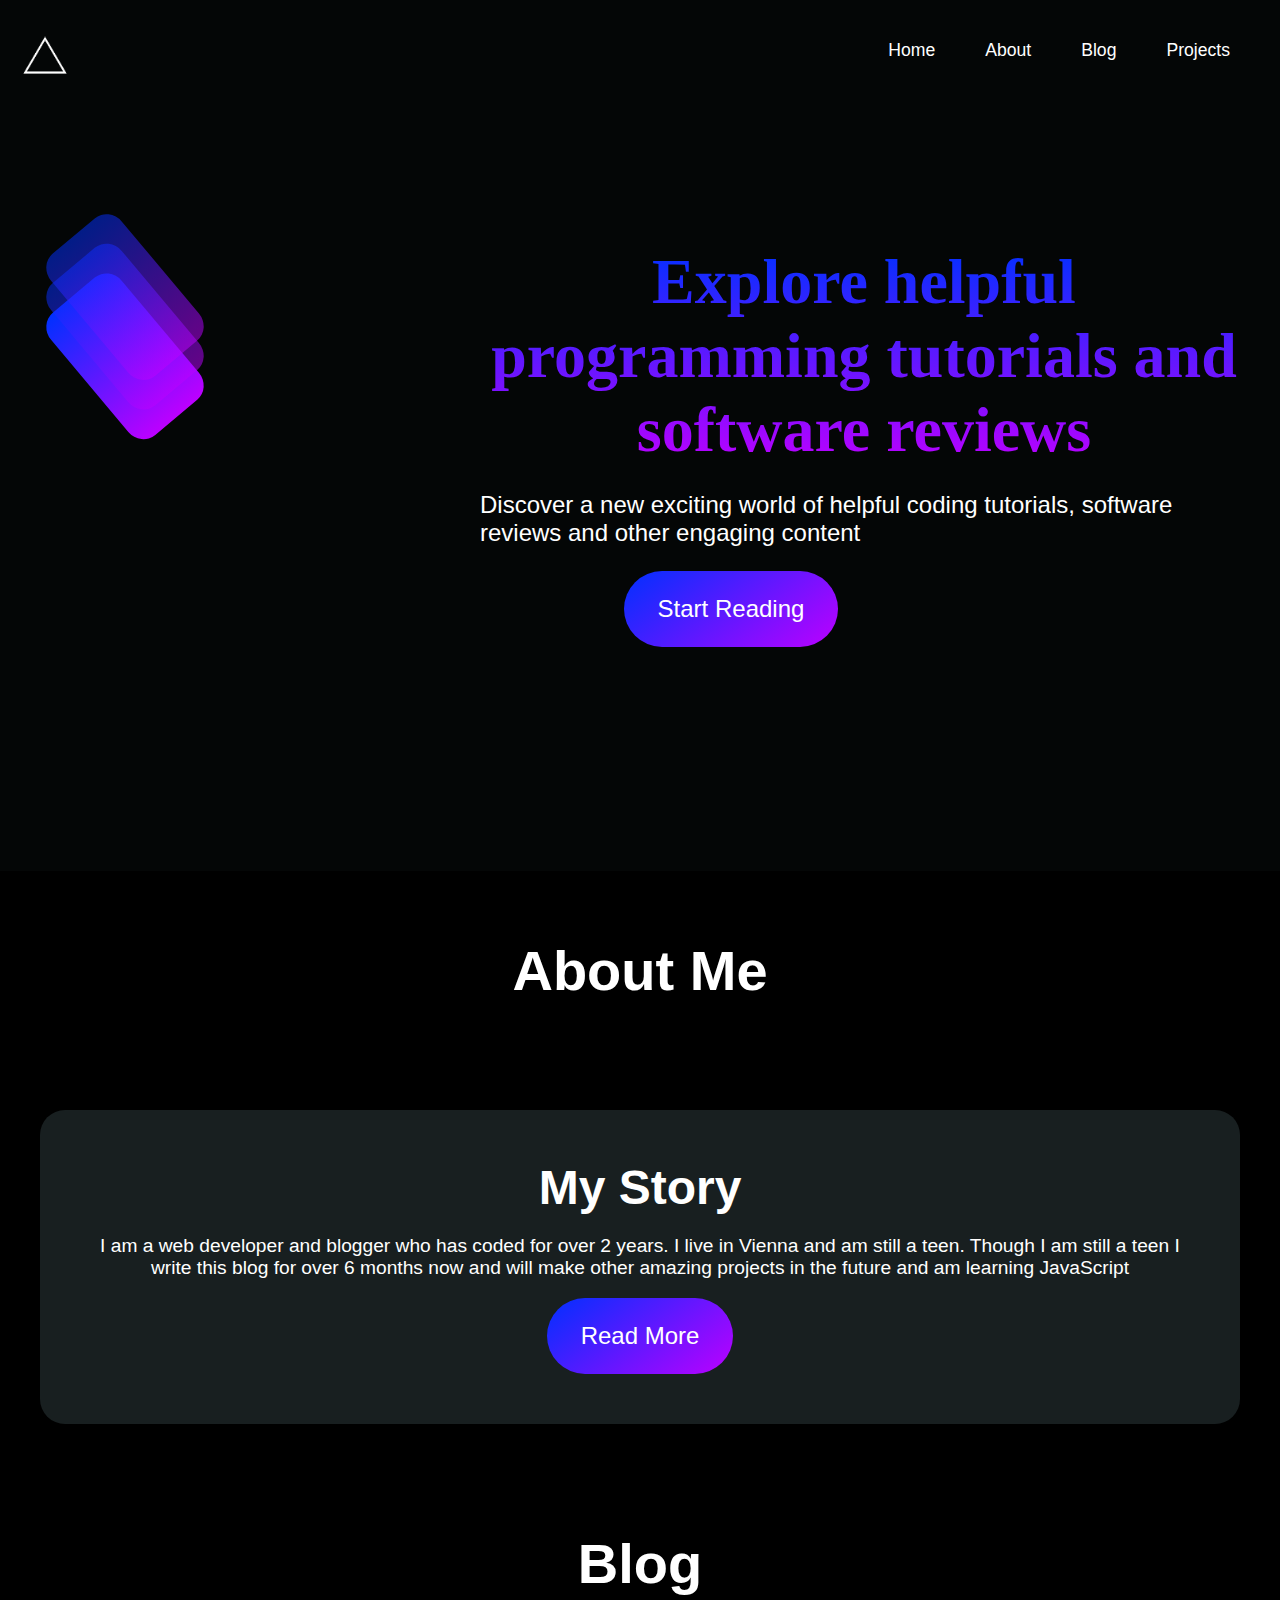
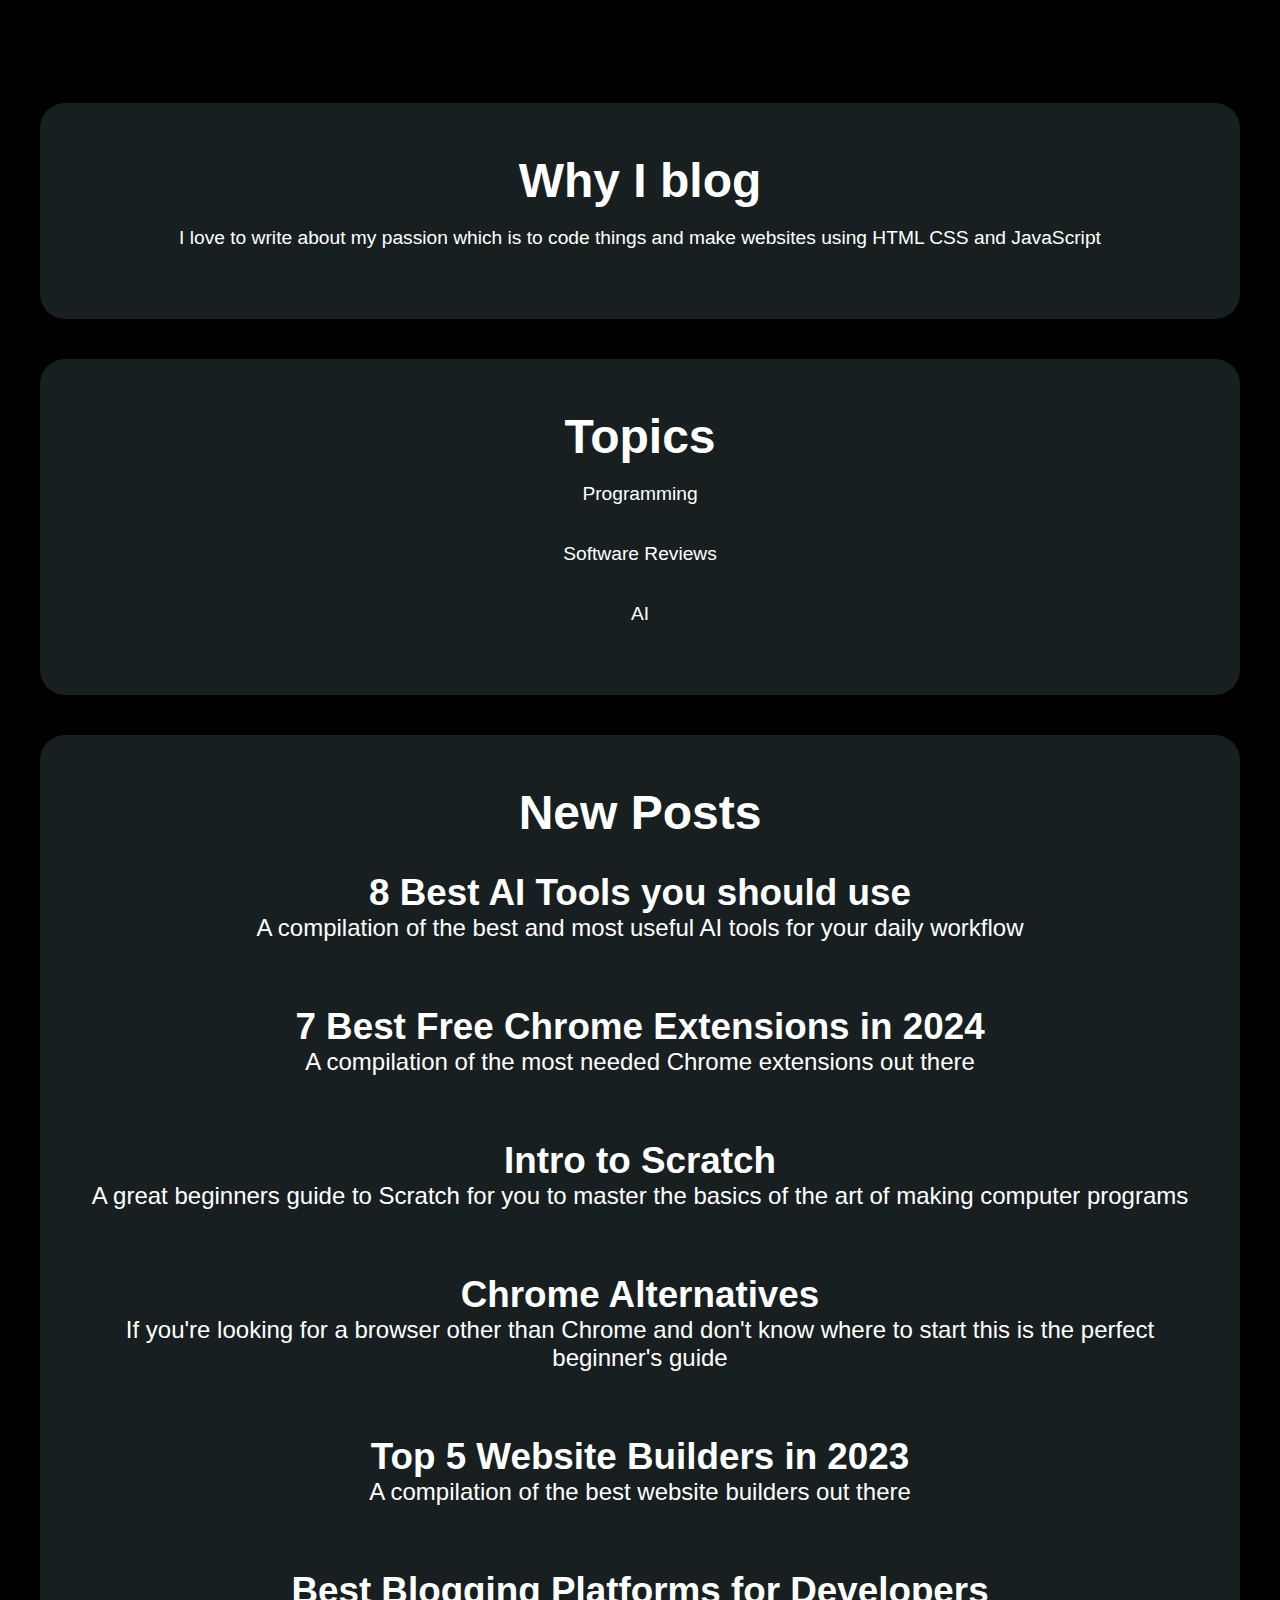
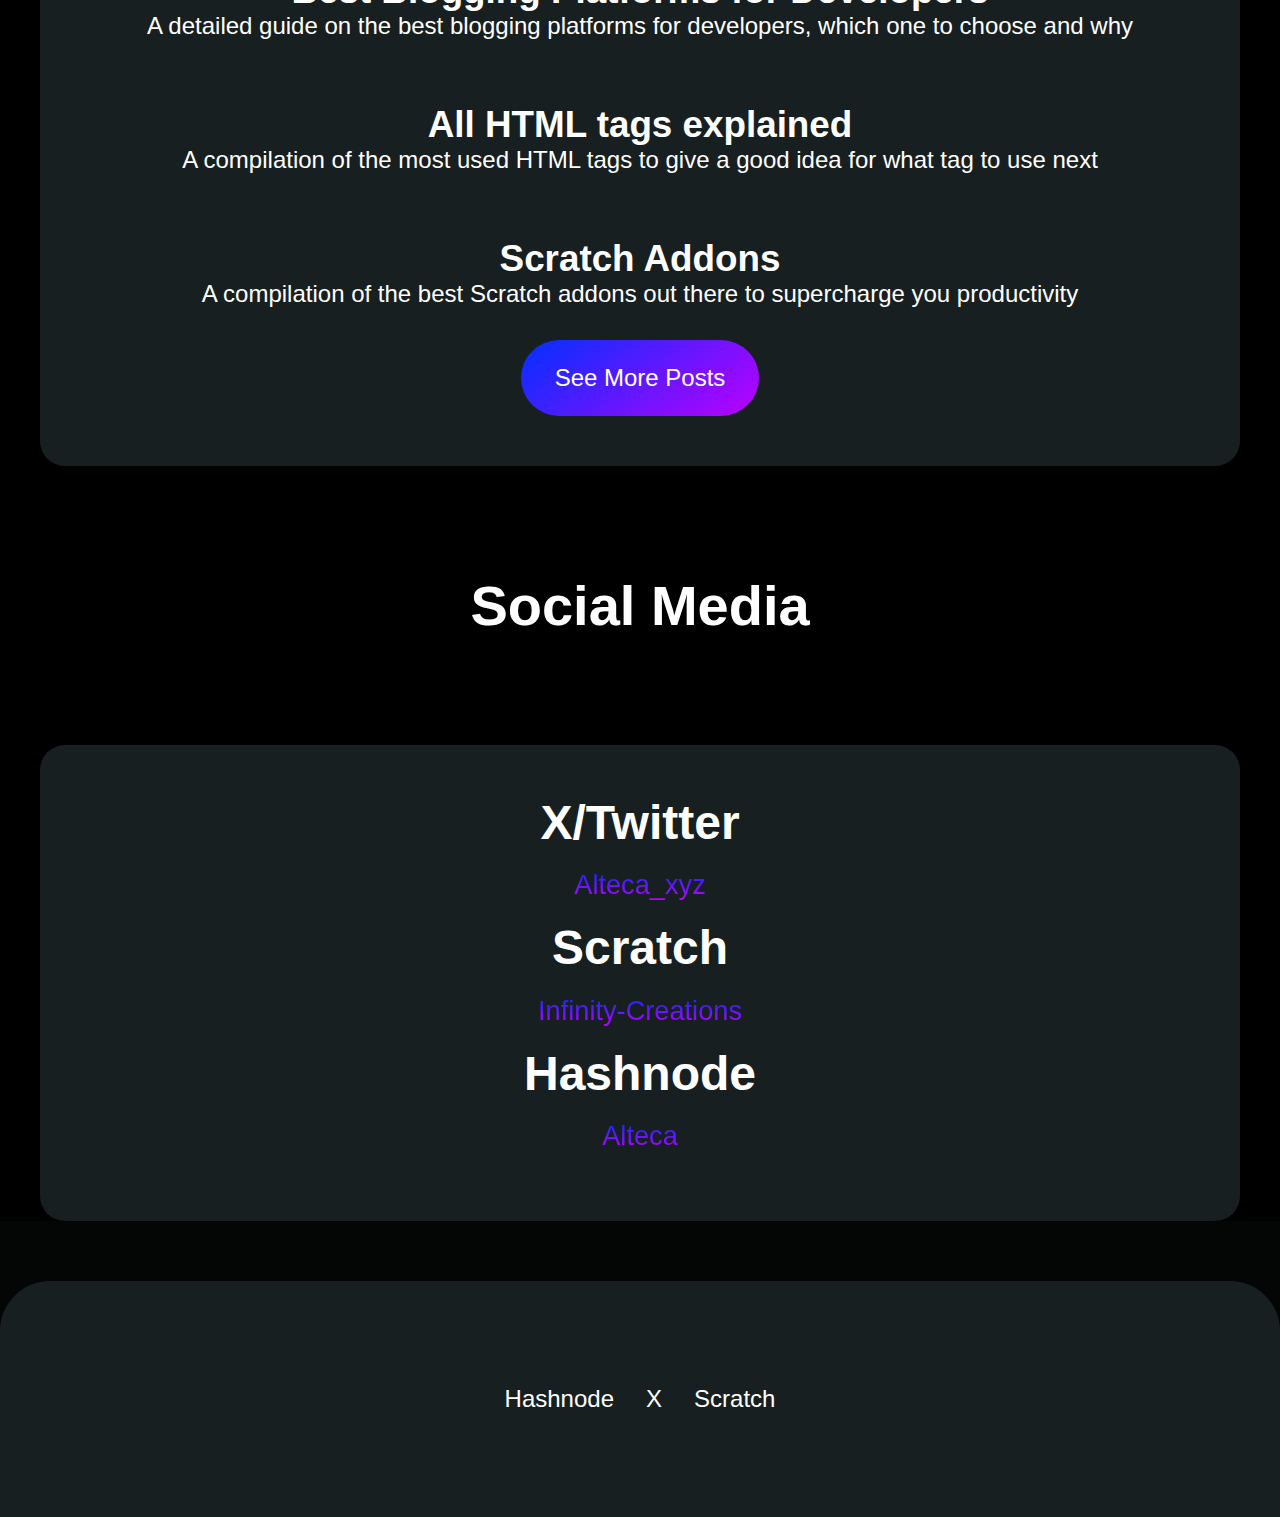
==== index.html @ 3ba55a46 "NEW ANALYTICS TOOL INTRODUCED" ====
<!DOCTYPE html>
<html lang="en">

<head>
    <script type="text/javascript">
        (function (window, document, dataLayerName, id) {
            window[dataLayerName] = window[dataLayerName] || [], window[dataLayerName].push({ start: (new Date).getTime(), event: "stg.start" }); var scripts = document.getElementsByTagName('script')[0], tags = document.createElement('script');
            function stgCreateCookie(a, b, c) { var d = ""; if (c) { var e = new Date; e.setTime(e.getTime() + 24 * c * 60 * 60 * 1e3), d = "; expires=" + e.toUTCString(); f = "; SameSite=Strict" } document.cookie = a + "=" + b + d + f + "; path=/" }
            var isStgDebug = (window.location.href.match("stg_debug") || document.cookie.match("stg_debug")) && !window.location.href.match("stg_disable_debug"); stgCreateCookie("stg_debug", isStgDebug ? 1 : "", isStgDebug ? 14 : -1);
            var qP = []; dataLayerName !== "dataLayer" && qP.push("data_layer_name=" + dataLayerName), isStgDebug && qP.push("stg_debug"); var qPString = qP.length > 0 ? ("?" + qP.join("&")) : "";
            tags.async = !0, tags.src = "https://altecaxyz.containers.piwik.pro/" + id + ".js" + qPString, scripts.parentNode.insertBefore(tags, scripts);
            !function (a, n, i) { a[n] = a[n] || {}; for (var c = 0; c < i.length; c++)!function (i) { a[n][i] = a[n][i] || {}, a[n][i].api = a[n][i].api || function () { var a = [].slice.call(arguments, 0); "string" == typeof a[0] && window[dataLayerName].push({ event: n + "." + i + ":" + a[0], parameters: [].slice.call(arguments, 1) }) } }(i[c]) }(window, "ppms", ["tm", "cm"]);
        })(window, document, 'dataLayer', 'c26d47e1-ca2a-46c6-b5e0-0b4007d3f945');
    </script>
    <!-- Google tag (gtag.js) -->
    <script async src="https://www.googletagmanager.com/gtag/js?id=G-NX0YL17Q68"></script>
    <script>
        window.dataLayer = window.dataLayer || [];
        function gtag() { dataLayer.push(arguments); }
        gtag('js', new Date());

        gtag('config', 'G-NX0YL17Q68');
    </script>
    <meta charset="UTF-8">
    <meta http-equiv="X-UA-Compatible" content="IE=edge">
    <meta name="viewport" content="width=device-width, initial-scale=1.0">
    <meta name="descrition"
        content="Alteca.xyz is a tech blog full of helpful software reviews and programming tutorials">
    <meta name="keywords"
        content="tech blog, technology blog, programming blog, programming tutorials, Software reviews, tech review blog">
    <link rel="stylesheet" href="style.css">
    <link rel="shortcut icon" href="favicon.ico" type="image/x-icon">
    <title>Alteca.xyz - Tech blog</title>
</head>

<body>
    <header id="homeheader">
        <nav>

            <div class="flex" id="nav">
                <div id="logo">
                    <a href="index.html"><img src="Page-Images/BeFunky-design-removebg-preview.png" alt="Logo"
                            class="logo"></a>
                </div>
                <div id="desktop-links">
                    <ul>
                        <li><a href="index.html">Home</a></li>
                        <li><a href="about.html">About</a></li>
                        <li><a href="blog.html">Blog</a></li>
                        <li><a href="Projects.html">Projects</a></li>
                    </ul>
                </div>
                <div id="mobile-links">
                    <ul>
                        <li><a href="index.html">Home</a></li>
                        <li><a href="about.html">About</a></li>
                        <li><a href="blog.html">Blog</a></li>
                        <li><a href="Projects.html">Projects</a></li>
                    </ul>
                </div>

                <div id="sandwich">
                    <a href="javascript:void(0);" onclick="toggleSandwichMenu()">
                        <img src="Images/menu.svg" alt="hamburger-menu" width="24px"></a>
                </div>
            </div>

        </nav>
        <div id="flexheader">
            <div id="stack">
                <img src="Page-Images/Stack.svg" alt="Stack Image" width="250px">
            </div>
            <div id="cta">
                <h1>Explore helpful programming tutorials and software reviews</h1>
                <h4>Discover a new exciting world of helpful coding tutorials, software reviews and other engaging
                    content
                </h4>
                <a href="blog.html"><button id="ctabtn">Start Reading</button></a>
            </div>

        </div>
    </header>
    <main id="home">
        <h2>About Me</h2>
        <section>
            <h3>My Story</h3>
            <p>I am a web developer and blogger who has coded for over 2 years. I live in Vienna and am still a
                teen. Though I am still a teen I write this blog for over 6 months now and will make other amazing
                projects in the future and am learning JavaScript</p>

            <div class="cont">
                <a href="about.html"><button class="readmore">Read More</button></a>
            </div>
        </section>
        <h2>Blog</h2>
        <section>
            <h3>Why I blog</h3>
            <p>I love to write about my passion which is to code things and make websites using HTML CSS and JavaScript
            </p>
        </section>
        <section>
            <h3>Topics</h3>
            <div class="topics">
                <p>Programming</p>
                <p>Software Reviews</p>
                <p>AI</p>
            </div>

        </section>
        <section>
            <h3>New Posts</h3>
            <div class="post">
                <a href="8-best-AItools.html">
                    <h3>8 Best AI Tools you should use</h3>
                </a>
                <div class="desc">A compilation of the best and most useful AI tools for your daily workflow</div>
            </div>
            <div class="post">
                <a href="7-best-extensions.html">
                    <h3>7 Best Free Chrome Extensions in 2024</h3>
                </a>
                <div class="desc">A compilation of the most needed Chrome extensions out there</div>
            </div>
            <div class="post">
                <a href="Intro to Scratch.html">
                    <h3>Intro to Scratch</h3>
                </a>
                <div class="desc">A great beginners guide to Scratch for you to master the basics of the art of making
                    computer programs
                </div>
            </div>
            <div class="post">
                <a href="Chrome alternatives.html">
                    <h3>Chrome Alternatives</h3>
                </a>
                <div class="desc">If you're looking for a browser other than Chrome and don't know where to start this
                    is the perfect beginner's guide
                </div>
            </div>
            <div class="post">
                <a href="Top-5-Website-builders.html">
                    <h3>Top 5 Website Builders in 2023</h3>
                </a>
                <div class="desc">A compilation of the best website builders out there </div>
            </div>
            <div class="post">
                <a href="Best Blogging Platforms for devs.html">
                    <h3>Best Blogging Platforms for Developers</h3>
                </a>
                <div class="desc">A detailed guide on the best blogging platforms for developers, which one to choose
                    and why</div>
            </div>
            <div class="post">
                <a href="Html tags.html">
                    <h3>All HTML tags explained</h3>
                </a>
                <div class="desc">A compilation of the most used HTML tags to give a good idea for what tag to use next
                </div>
            </div>
            <div class="post">
                <a href="scratchaddons.html">
                    <h3>Scratch Addons</h3>
                </a>
                <div class="desc">A compilation of the best Scratch addons out there to supercharge you productivity
                </div>
            </div>
            <div class="cont">
                <a href="blog.html"><button class="readmore">See More Posts</button></a>
            </div>
        </section>
        <h2>Social Media</h2>
        <section>
            <h3>X/Twitter</h3>
            <p><a href="https://x.com/@Alteca_xyz">Alteca_xyz</a></p>
            <h3>Scratch</h3>
            <p><a href="https://scratch.mit.edu/@Infinity-Creations">Infinity-Creations</a></p>
            <h3>Hashnode</h3>
            <p><a href="https://alteca.hashnode.dev">Alteca</a></p>
        </section>





    </main>
    <footer>
        <div class="social">
            <a href="https://alteca.hashnode.dev/">
                <p>Hashnode</p>
            </a>
            <a href="https://x.com/@Alteca_xyz/">
                <p>X</p>
            </a>
            <a href="https://scratch.mit.edu/@Infinity-Creations/">
                <p>Scratch</p>
            </a>
        </div>

    </footer>
    <script src="script.js" async defer></script>
</body>

</html>
---- style.css ----
/* reset */
 @import url('Mokoto-Demo.ttf');
 * {
   /* border: 1px solid red ; */
   min-width: none;
 }

 @media screen and (min-width: 768px) {
   #desktop-links ul {
         list-style-type: none;
          justify-content: space-evenly;
          flex-direction: row;
          display: flex;
          gap: 50px;
          padding: 40px 50px;
       }
       #mobile-links {
         display: none;
       }
       #sandwich {
         display: none;
      }
   }
  

@media screen and (max-width: 767px) {
   #desktop-links { 
      display: none; 
   }
   #mobile-links {
      display: none;
    }
   #sandwich {
      display: flex;
   }
  
  
}
 * {
    padding: 0;
    margin: 0;
    font-family: 'Montserrat', sans-serif;
    
 }

 body {
    background: #040606;
 }

 /* navbar nav */
#nav {
   display: flex;
   justify-content: space-between;
}

 #mobile-links ul li  a {
   padding: 0 0;
 }
 nav ul li a {
    text-decoration: none;
    color: white;
    
    transition: all ease-in-out 200ms;
    font-size: 1.1rem;
 }

 nav ul li a:hover {
    color: #0030ff;
 }

 .logo {
    width: 50px;
    height: 50px;
    padding-left: 20px;
    padding-top: 30px;
    display: flex;
    justify-self: flex-start;
 }

 #logoflex {
   display: flex;
    justify-self: flex-start;
 }

 /* Cta Header */
 #homeheader {
   
   padding-bottom: 5em;
 }


 
 #cta h1 {
    font-size: 4rem;
    background: -webkit-linear-gradient(#0030ff, #bc00ff);
    -webkit-background-clip: text;
    -webkit-text-fill-color: transparent;
    font-weight: 700;
    text-align: center;
    font-family:'Mokoto';
 }

 h4 {
    color: #fff;
    font-size: 1.5rem;
    font-weight: 400;
    padding: 1em 0;
 }

 #cta {
    /* padding: 4em 3em; */
    flex: 1 1 600px;
    padding:3em 2em ;
 }

 #ctabtn {
    background: linear-gradient(142deg, rgba(0, 48, 255, 1) 0%, rgba(188, 0, 255, 1) 100%);
    border: none;
    padding: 1em 1.4em;
    font-size: 1.5rem;
    color: #fff;
    margin-left: 6em;
    border-radius: 50px;
    transition: ease-in-out 300ms;
 }

 #ctabtn:hover {
    color: #000;
    background: #fff;
    transform: translateY(-1rem);
 }

 .trans {
    background: linear-gradient(0deg, rgba(0, 0, 0, 1) 0%, rgba(0, 212, 255, 0) 100%);

 }

 .trans h2 {
    padding: 0;
 }

 #stack {
    margin-right: 3em;
   max-width: 400px;
   min-width: 250px;
    flex: 1 1 250px;
    padding-bottom: 3em;
    

 }

 #flexheader {
    display: flex;
    flex-wrap: wrap;
    padding: 6em 0;
    
 }

 /* main */
 main {
    background-color: black;
 }

 main h2 {
    color: #fff;
    font-size: 3.5rem;
    font-weight: 700;
    text-align: center;
    padding: 1.2em 0;

 }

 h3 {
    color: white;
    font-size: 3rem;
    font-weight: 700;
    text-align: center;

 }

 p {
    color: #fff;
    font-size: 1.5rem;
    font-weight: 400;
    padding: 1em 0;
    text-align: center;
 }

 #home section {
    padding: 50px 50px;
    margin: 40px;
    border-radius: 25px;
 }
 #home p {
   font-size: 1.2rem;
 }
p a {
   background: -webkit-linear-gradient(#0030ff, #bc00ff);
   -webkit-background-clip: text;
   -webkit-text-fill-color: transparent;
   font-size: 1.7rem;
}
 section {
    padding: 2em 0;
    background: #181F20;
    padding: 50px 50px;
    margin: 40px;
    border-radius: 25px;


 }
 .cont {
   display: flex;
   justify-content: center;
 }
 

 /* .post h3 {
    transition: all 3000ms ease-in-out;
 } */
 h1 {
    font-size: 5rem;
    font-family: 'Mokoto';
    background: -webkit-linear-gradient(#0030ff, #bc00ff);
    -webkit-background-clip: text;
    -webkit-text-fill-color: transparent;
    
    font-weight: 700;
    text-align: center;
 }

 h2 {
    font-size: 4rem;
    color: #fff;
    font-weight: 700;
    text-align: center;
    padding: 1.2em 0;
 }

 .post h3 {
    transition: all 300ms ease-in-out;
    font-size: 2.3rem;
 }
 .post a {
   text-decoration: none;
 }

 .post h3:hover {
    color: #0030ff;
 }

 .post {
    padding: 2em 0;
 }

 .desc {
    color: white;
    text-align: center;
    font-size: 1.5rem;
 }

 .readmore {

    background: linear-gradient(142deg, rgba(0, 48, 255, 1) 0%, rgba(188, 0, 255, 1) 100%);
    border: none;
    padding: 1em 1.4em;
    justify-self: center;
    font-size: 1.5rem;
    color: #fff;
    border-radius: 50px;
    transition: ease-in-out 300ms;

 }

 .readmore:hover {
    color: #000;
    background: #fff;
    transform: translateY(-1rem);
 }

 /* Blog post */
 .date {
    color: #fff;
    font-size: 1rem;
    text-align: center;
    padding-top: 2em;
 }

 /* Blog post */
.blog h3 {
   margin:20px 0 ;
}
 .blog pre {
   background-color: rgb(60, 60, 60);
   padding: 5rem 0;
   border-radius: 3rem;
}
.blog pre code {
   color: white;
   font-size: 2.5rem;
   margin-left: 3em;

}
 .blog p {
   font-size: 2rem;
   color: #fff;
   line-height: 1.5;
   text-align: left;
   margin-left: 15%;
   margin-right: 15%;
 }


.blog li {
   font-size: 2rem;
   color: #fff;
   line-height: 1.5;
   text-align: left;
   margin-left: 20%;
   margin-right: 20%;
 }
 .blog h4 {
   font-size: 2.9rem;
   color: #fff;
   font-weight: 700;
   text-align: center;
 }
 .blog img {
   max-width: 800px;
   width: 80%;
   display: flex;
   justify-content: center;
   border-radius: 30px;
   margin-left: auto;
   margin-right: auto;
 }
 .blog a {
   background: -webkit-linear-gradient(#0030ff, #bc00ff);
    -webkit-background-clip: text;
    -webkit-text-fill-color: transparent;
    text-decoration: underline;
 }

/* Footer */
footer{
   margin-top: 60px;
   padding-top: 5em;
   padding-bottom: 5em;
   background-color: #181F20;
   border-radius: 50px 50px 0 0;
}
footer .social {
   justify-content: center;
   gap: 2em;
   display: flex;
}
footer .social a {
   text-decoration: none;

}
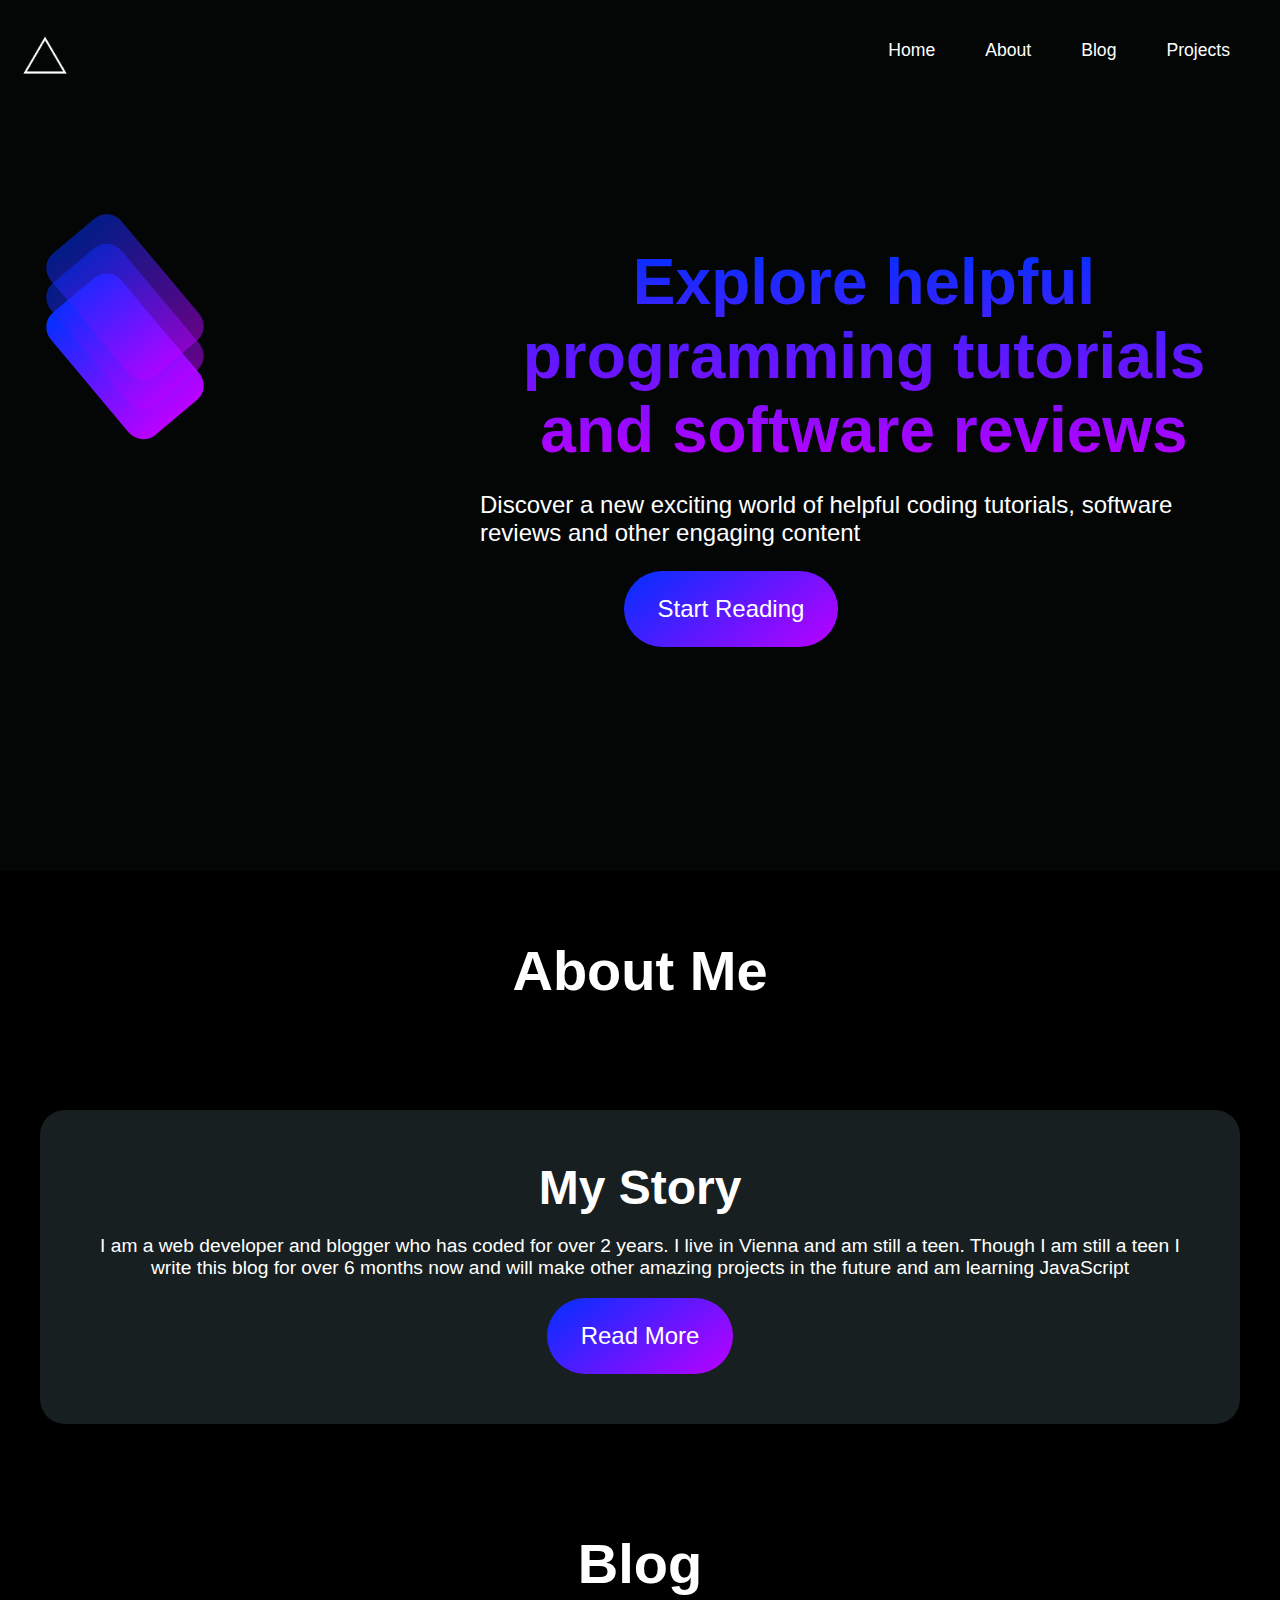
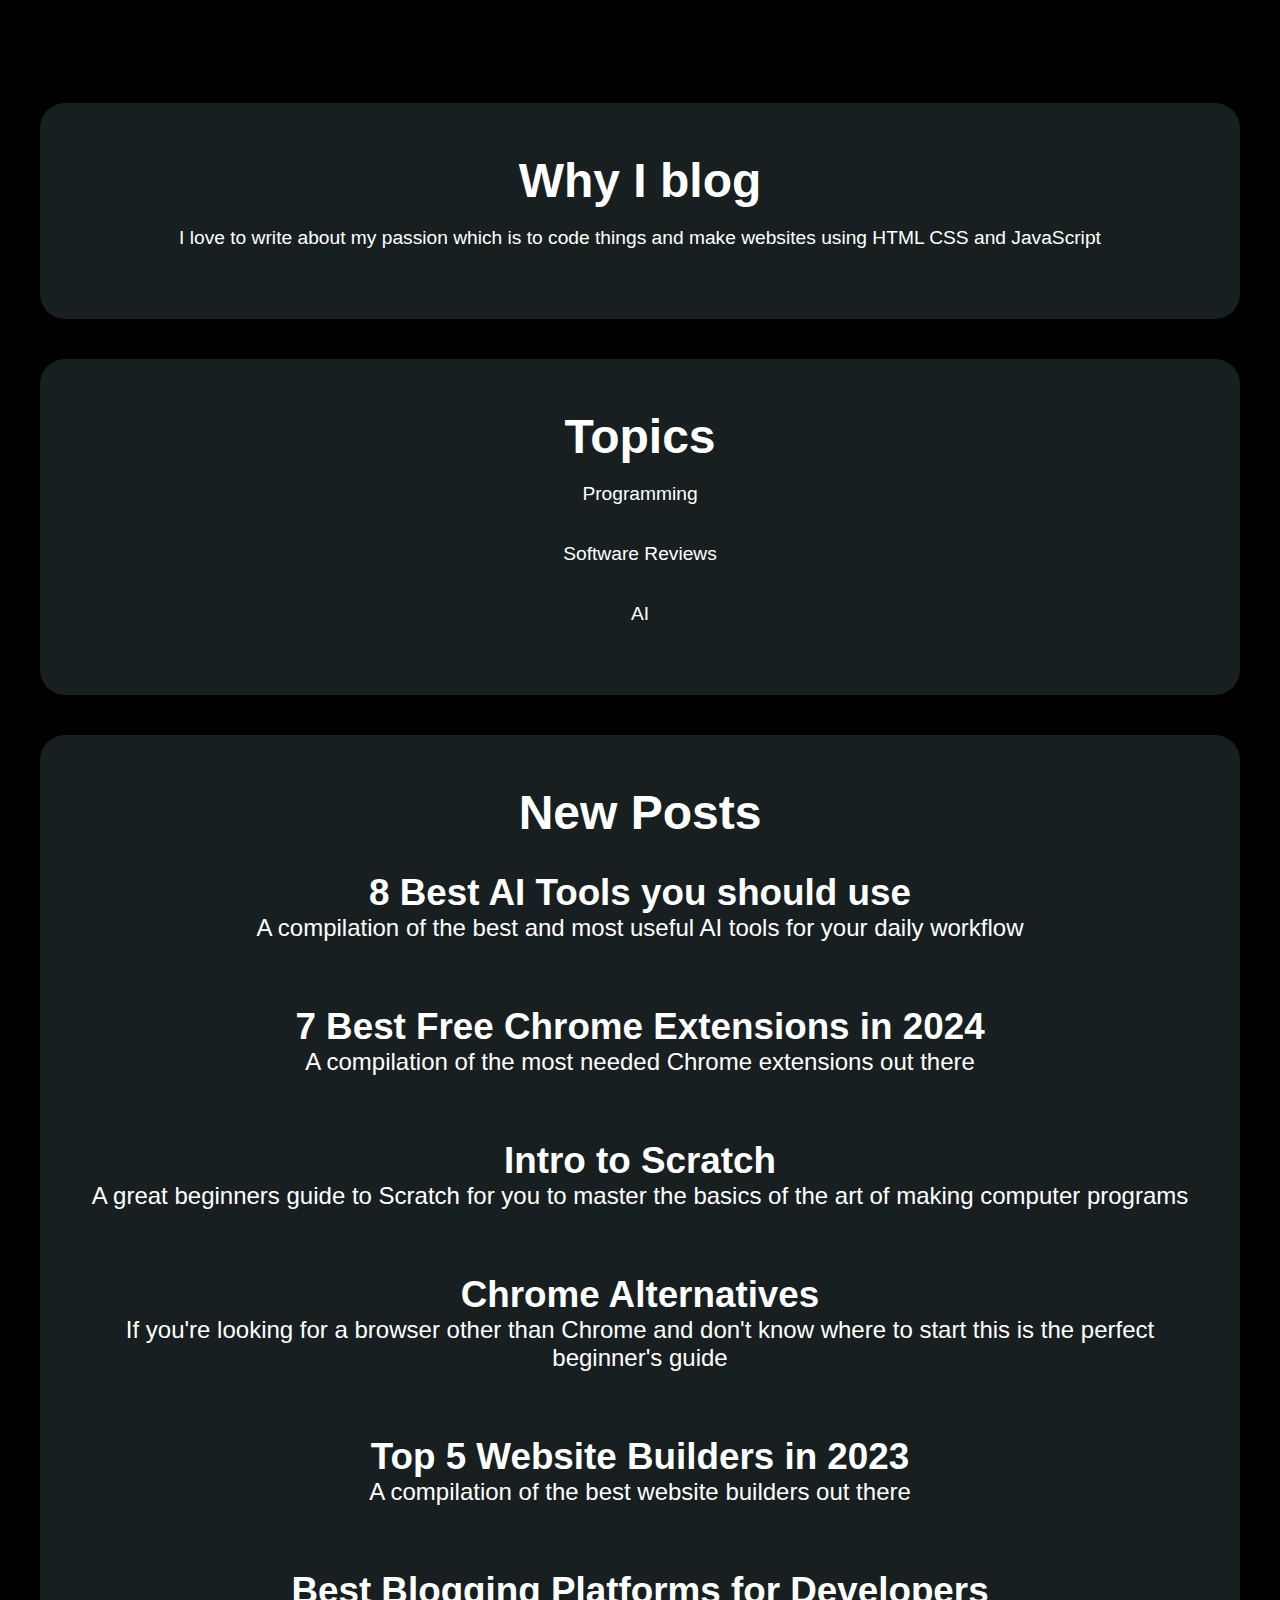
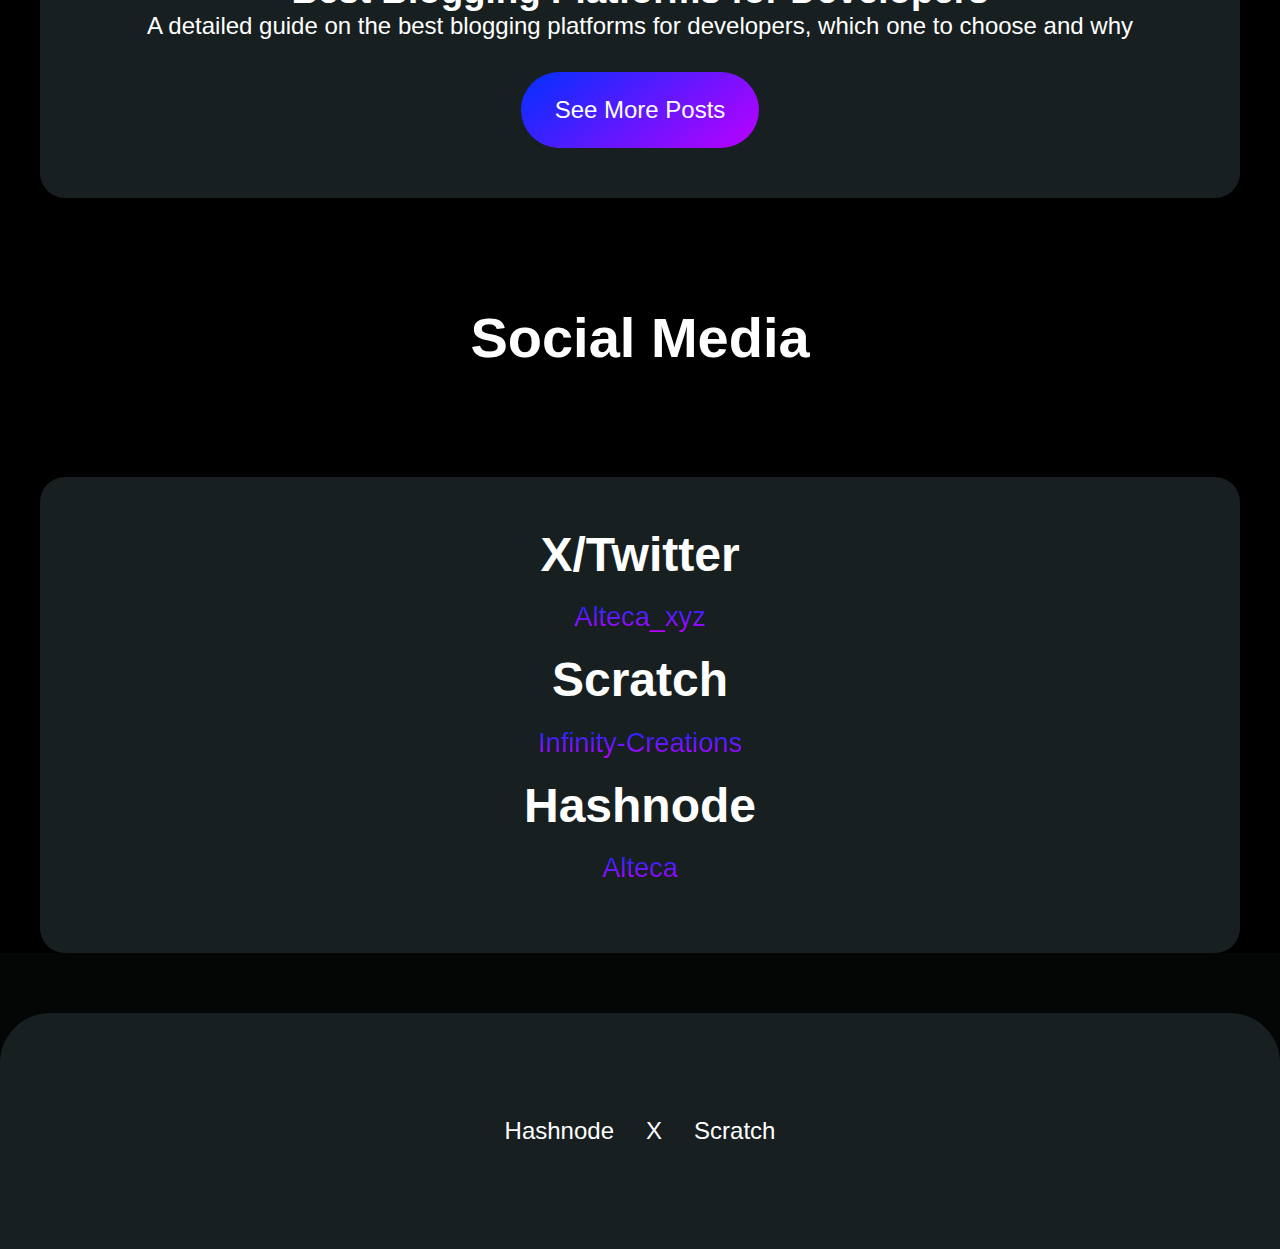
==== commit 7c111f0d: "dad" ====
--- a/index.html
+++ b/index.html
@@ -24,13 +24,14 @@
     <meta charset="UTF-8">
     <meta http-equiv="X-UA-Compatible" content="IE=edge">
     <meta name="viewport" content="width=device-width, initial-scale=1.0">
-    <meta name="descrition"
+    <meta name="description"
         content="Alteca.xyz is a tech blog full of helpful software reviews and programming tutorials">
     <meta name="keywords"
         content="tech blog, technology blog, programming blog, programming tutorials, Software reviews, tech review blog">
     <link rel="stylesheet" href="style.css">
+    <link rel="canonical" href="index.html">
     <link rel="shortcut icon" href="favicon.ico" type="image/x-icon">
-    <title>Alteca.xyz - Tech blog</title>
+    <title>Programming AI and Tech blog</title>
 </head>
 
 <body>
@@ -150,20 +151,6 @@
                 <div class="desc">A detailed guide on the best blogging platforms for developers, which one to choose
                     and why</div>
             </div>
-            <div class="post">
-                <a href="Html tags.html">
-                    <h3>All HTML tags explained</h3>
-                </a>
-                <div class="desc">A compilation of the most used HTML tags to give a good idea for what tag to use next
-                </div>
-            </div>
-            <div class="post">
-                <a href="scratchaddons.html">
-                    <h3>Scratch Addons</h3>
-                </a>
-                <div class="desc">A compilation of the best Scratch addons out there to supercharge you productivity
-                </div>
-            </div>
             <div class="cont">
                 <a href="blog.html"><button class="readmore">See More Posts</button></a>
             </div>
--- a/style.css
+++ b/style.css
@@ -97,7 +97,7 @@
     -webkit-text-fill-color: transparent;
     font-weight: 700;
     text-align: center;
-    font-family:'Mokoto';
+    font-family:'Mokoto', 'Railway', sans-serif, Arial;
  }
 
  h4 {
@@ -220,7 +220,7 @@
  } */
  h1 {
     font-size: 5rem;
-    font-family: 'Mokoto';
+    font-family: 'Mokoto', 'Railway', sans-serif, Arial;
     background: -webkit-linear-gradient(#0030ff, #bc00ff);
     -webkit-background-clip: text;
     -webkit-text-fill-color: transparent;
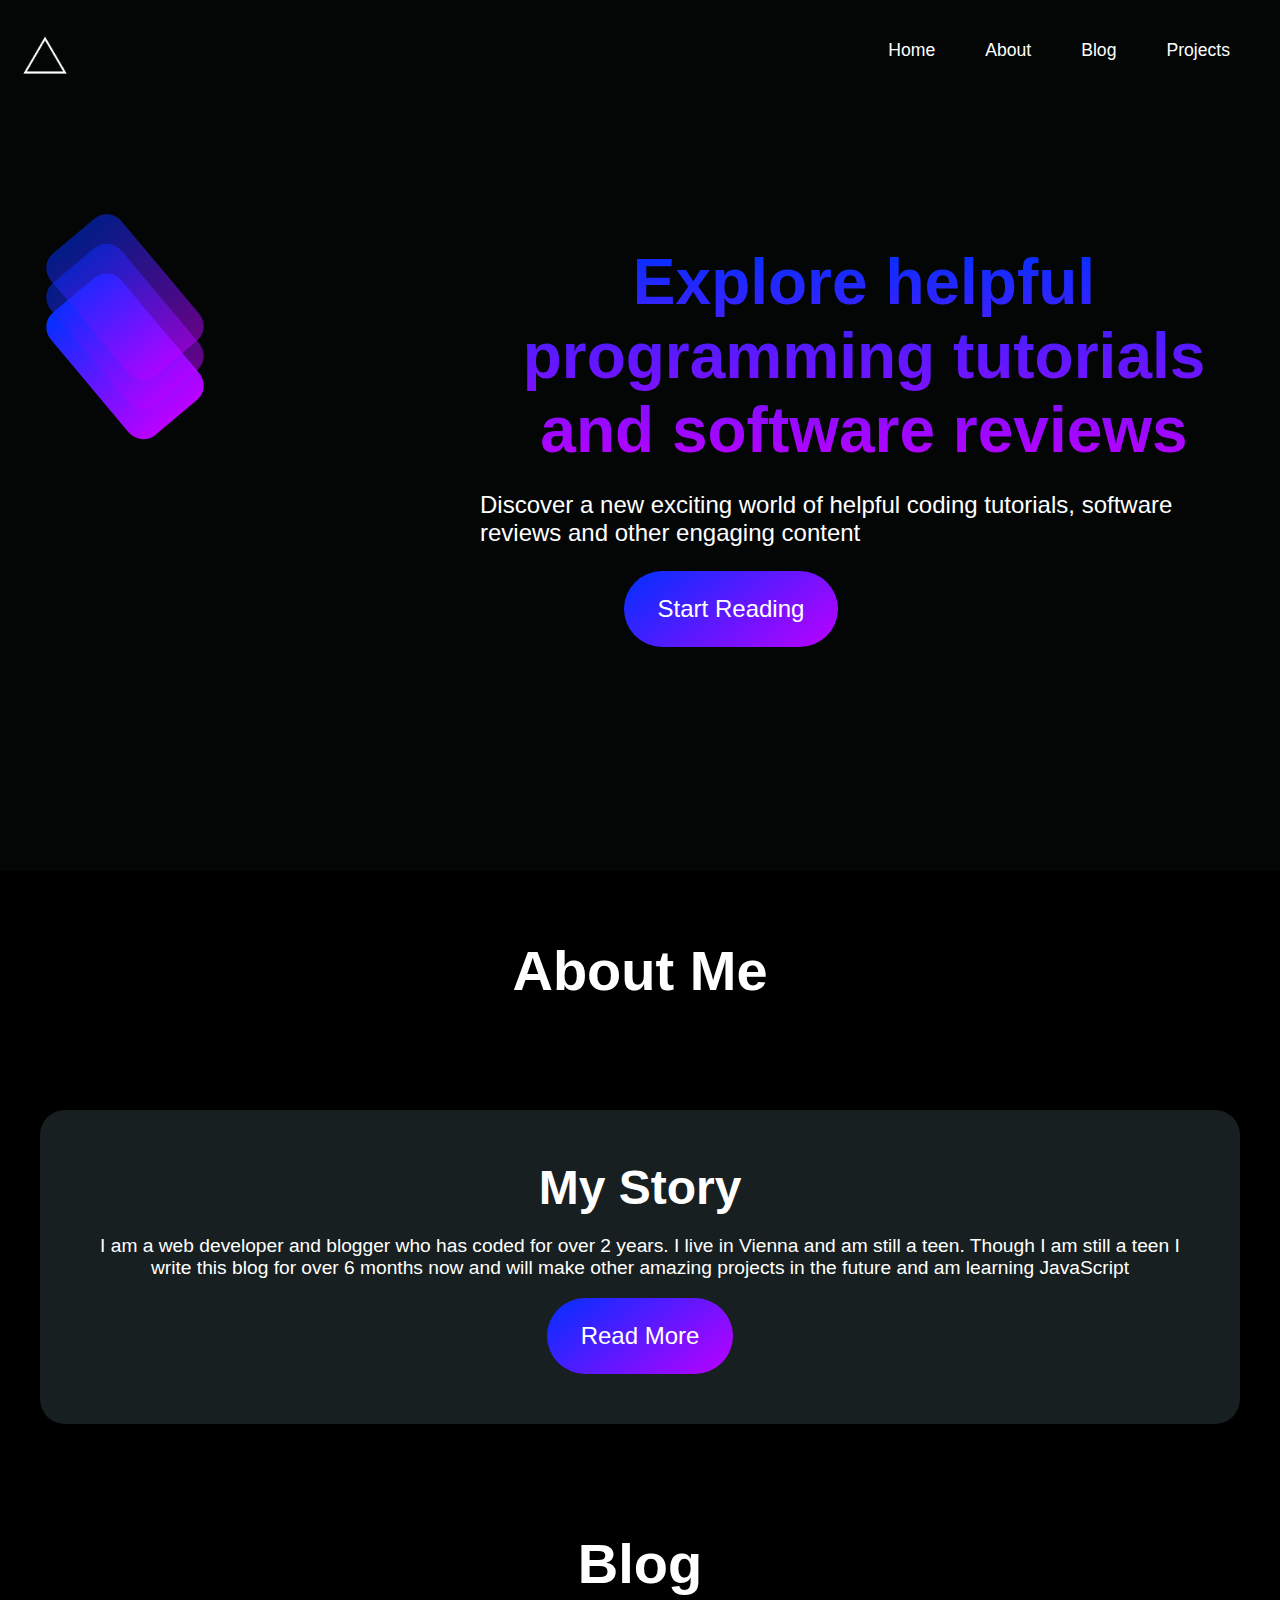
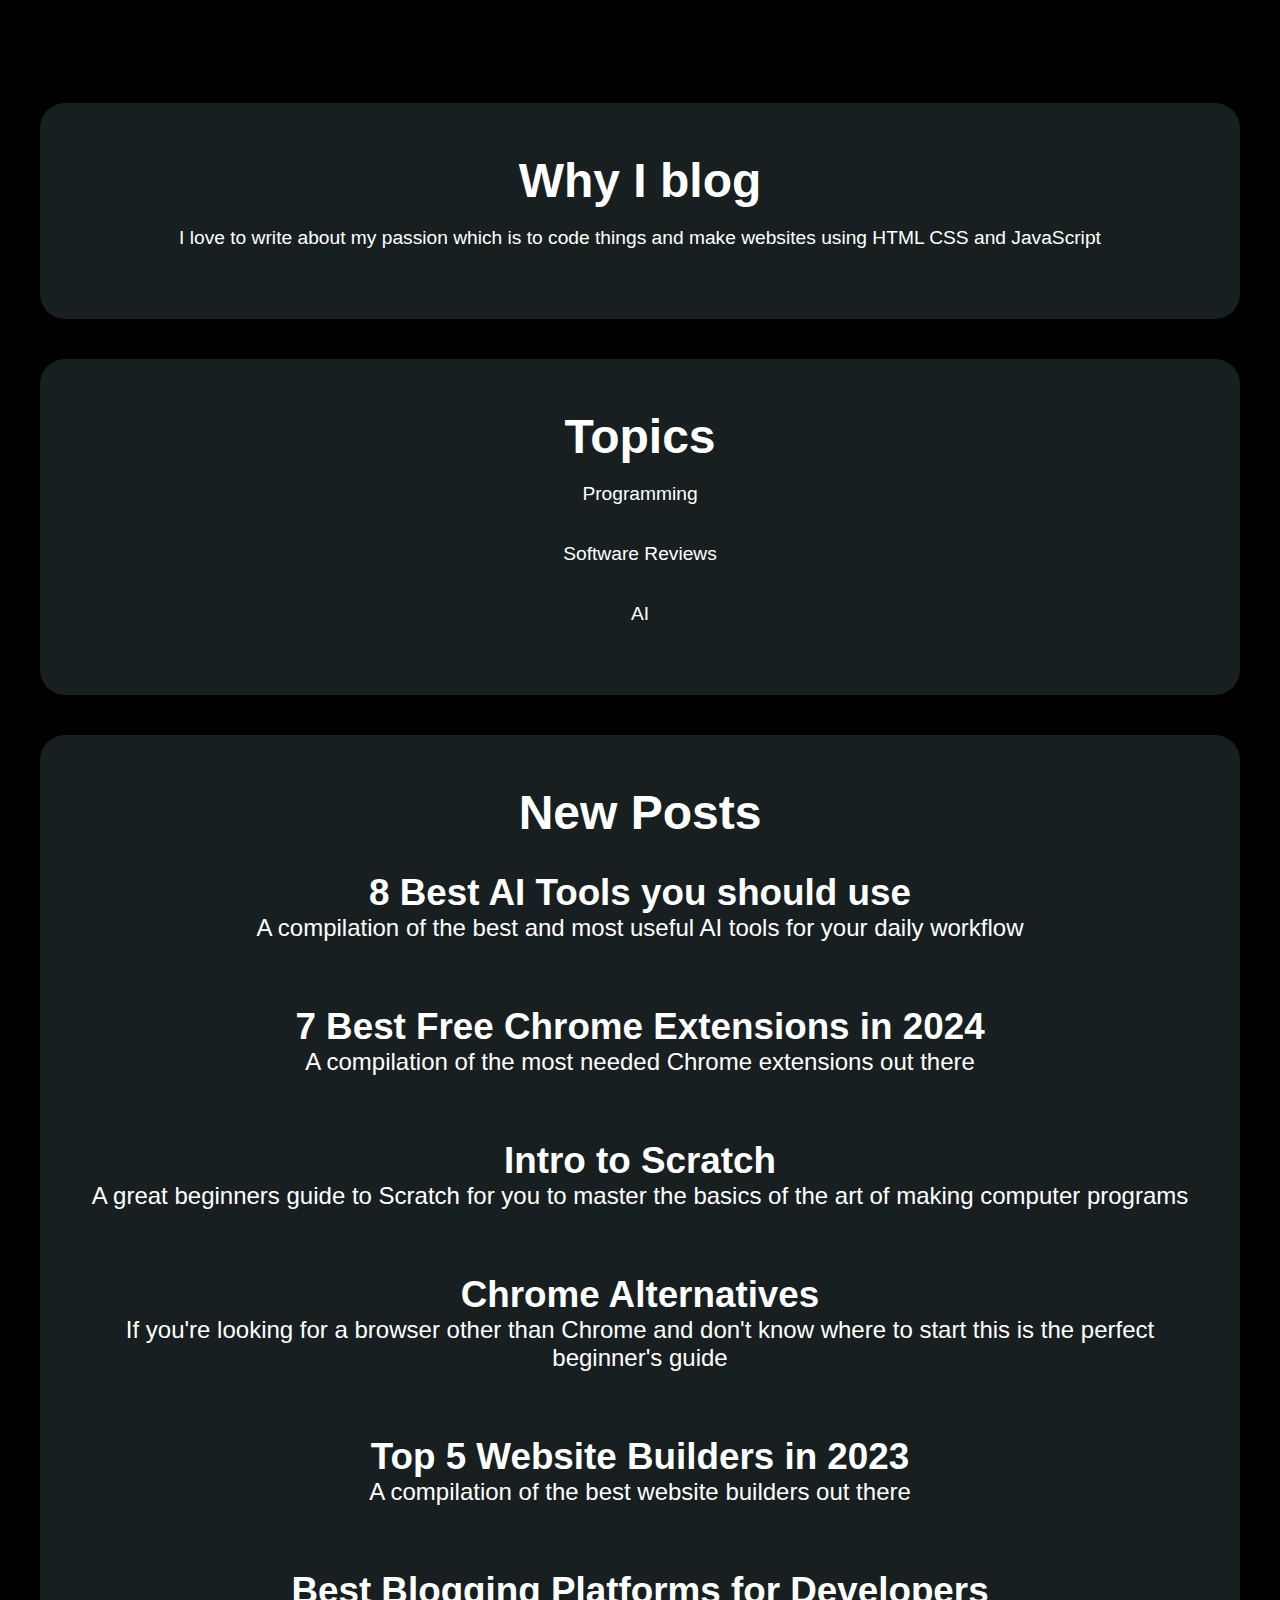
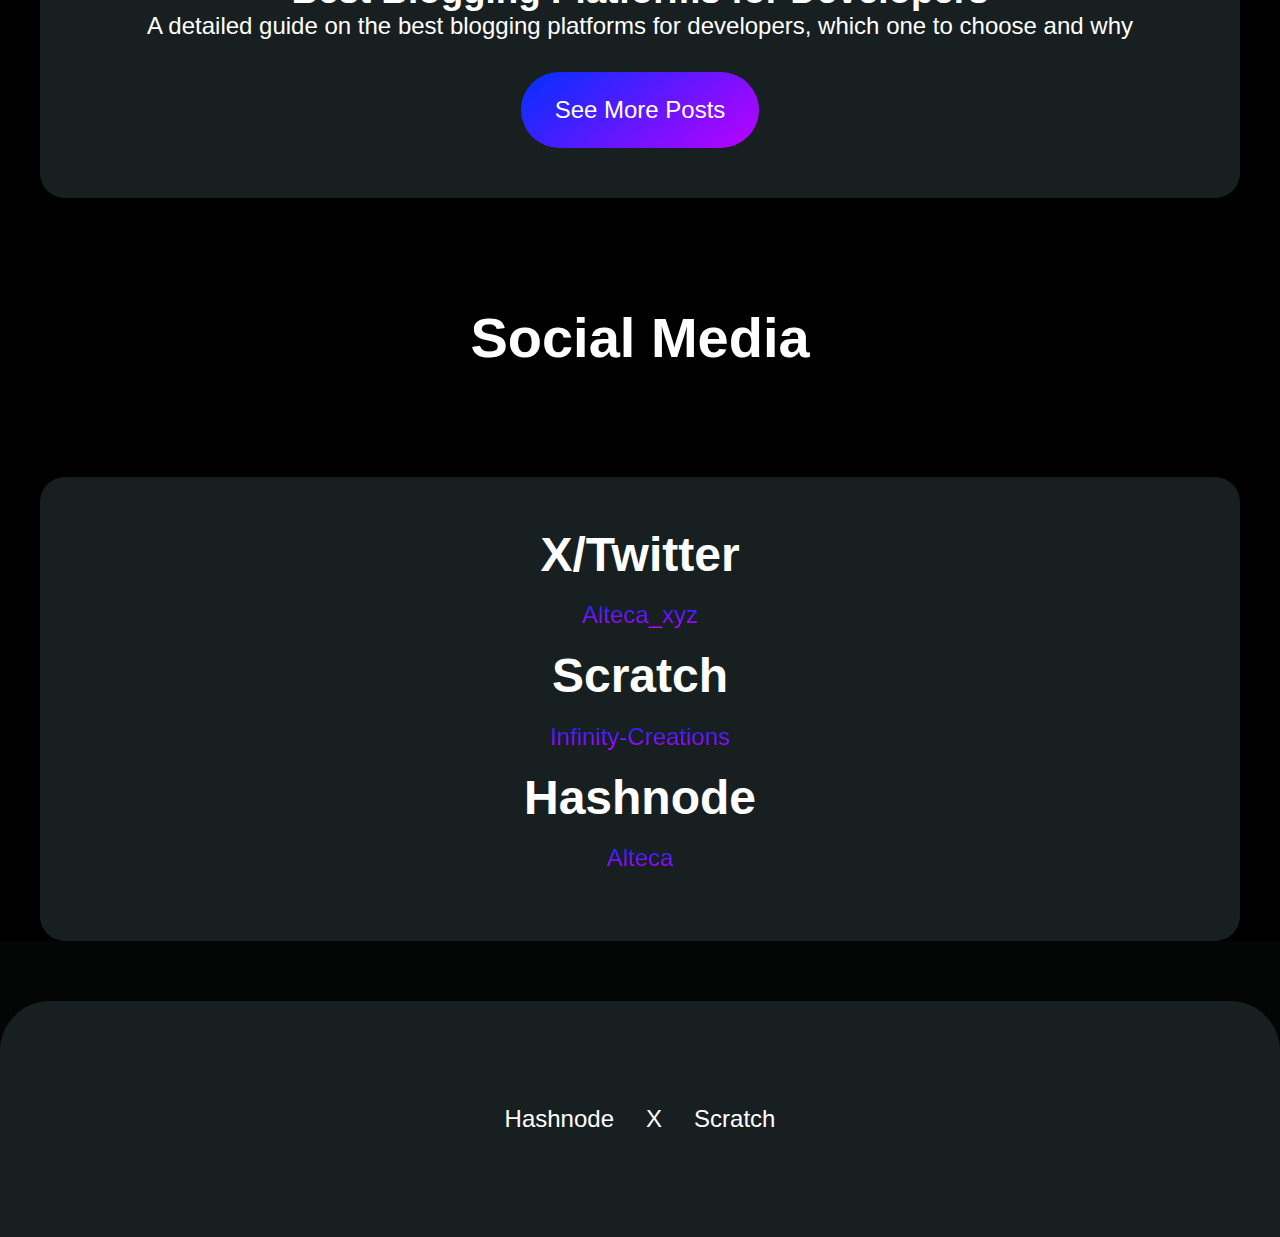
==== commit 9e812f3b: "ddd" ====
--- a/index.html
+++ b/index.html
@@ -21,6 +21,7 @@
 
         gtag('config', 'G-NX0YL17Q68');
     </script>
+    <meta name="ahrefs-site-verification" content="3c390e43a5bf3103992465c764fbc265ea7ba636a4879441821c8ec962e544de">
     <meta charset="UTF-8">
     <meta http-equiv="X-UA-Compatible" content="IE=edge">
     <meta name="viewport" content="width=device-width, initial-scale=1.0">
--- a/style.css
+++ b/style.css
@@ -33,7 +33,10 @@
    #sandwich {
       display: flex;
    }
-  
+  .blog p {
+   margin-left: 10%;
+   margin-right: 10%;
+  }
   
 }
  * {
@@ -198,7 +201,7 @@
    background: -webkit-linear-gradient(#0030ff, #bc00ff);
    -webkit-background-clip: text;
    -webkit-text-fill-color: transparent;
-   font-size: 1.7rem;
+   font-size: 1.5rem;
 }
  section {
     padding: 2em 0;
@@ -302,22 +305,24 @@
 
 }
  .blog p {
-   font-size: 2rem;
+   font-size: 1.5rem;
    color: #fff;
    line-height: 1.5;
    text-align: left;
-   margin-left: 15%;
-   margin-right: 15%;
- }
-
+   margin-left: 23%;
+   margin-right: 23%;
+ }
 
 .blog li {
-   font-size: 2rem;
+
+}
+.blog li {
+   font-size: 1.5rem;
    color: #fff;
    line-height: 1.5;
    text-align: left;
-   margin-left: 20%;
-   margin-right: 20%;
+   margin-left: 25%;
+   margin-right: 23%;
  }
  .blog h4 {
    font-size: 2.9rem;
